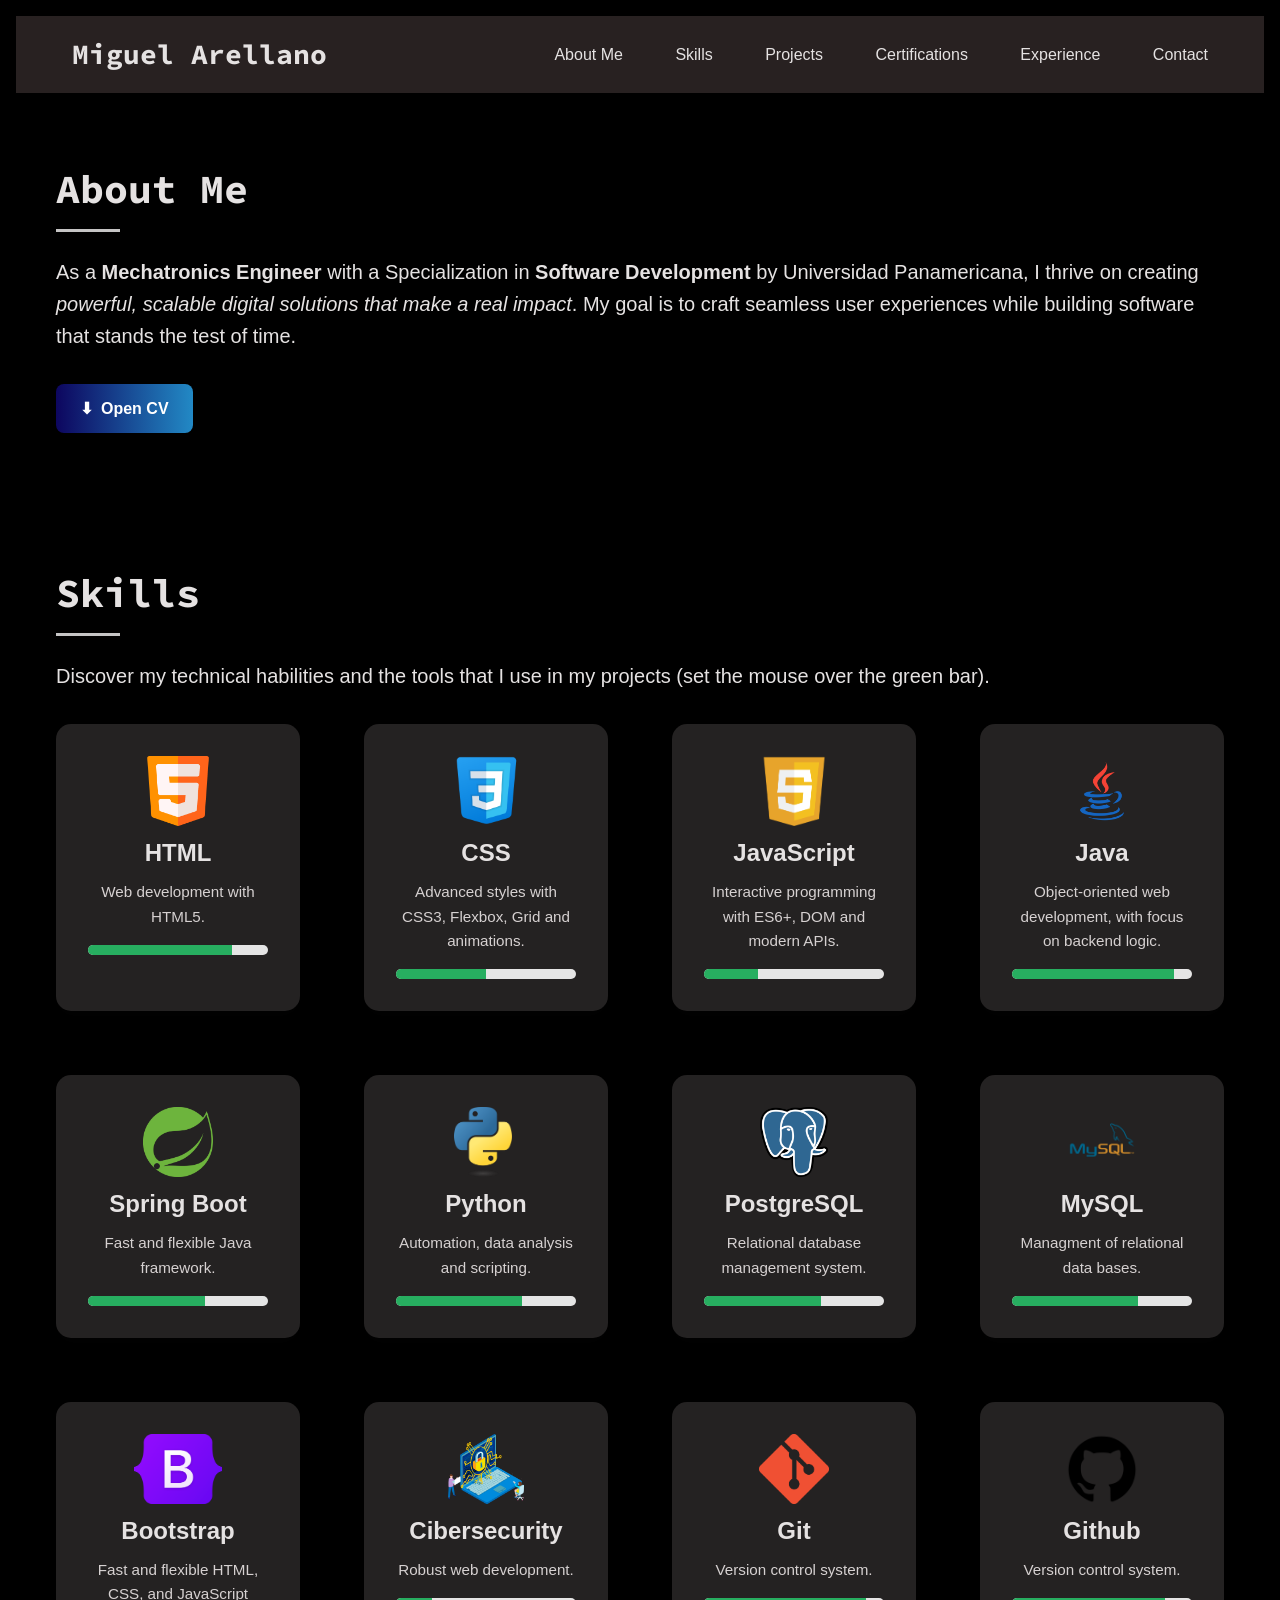
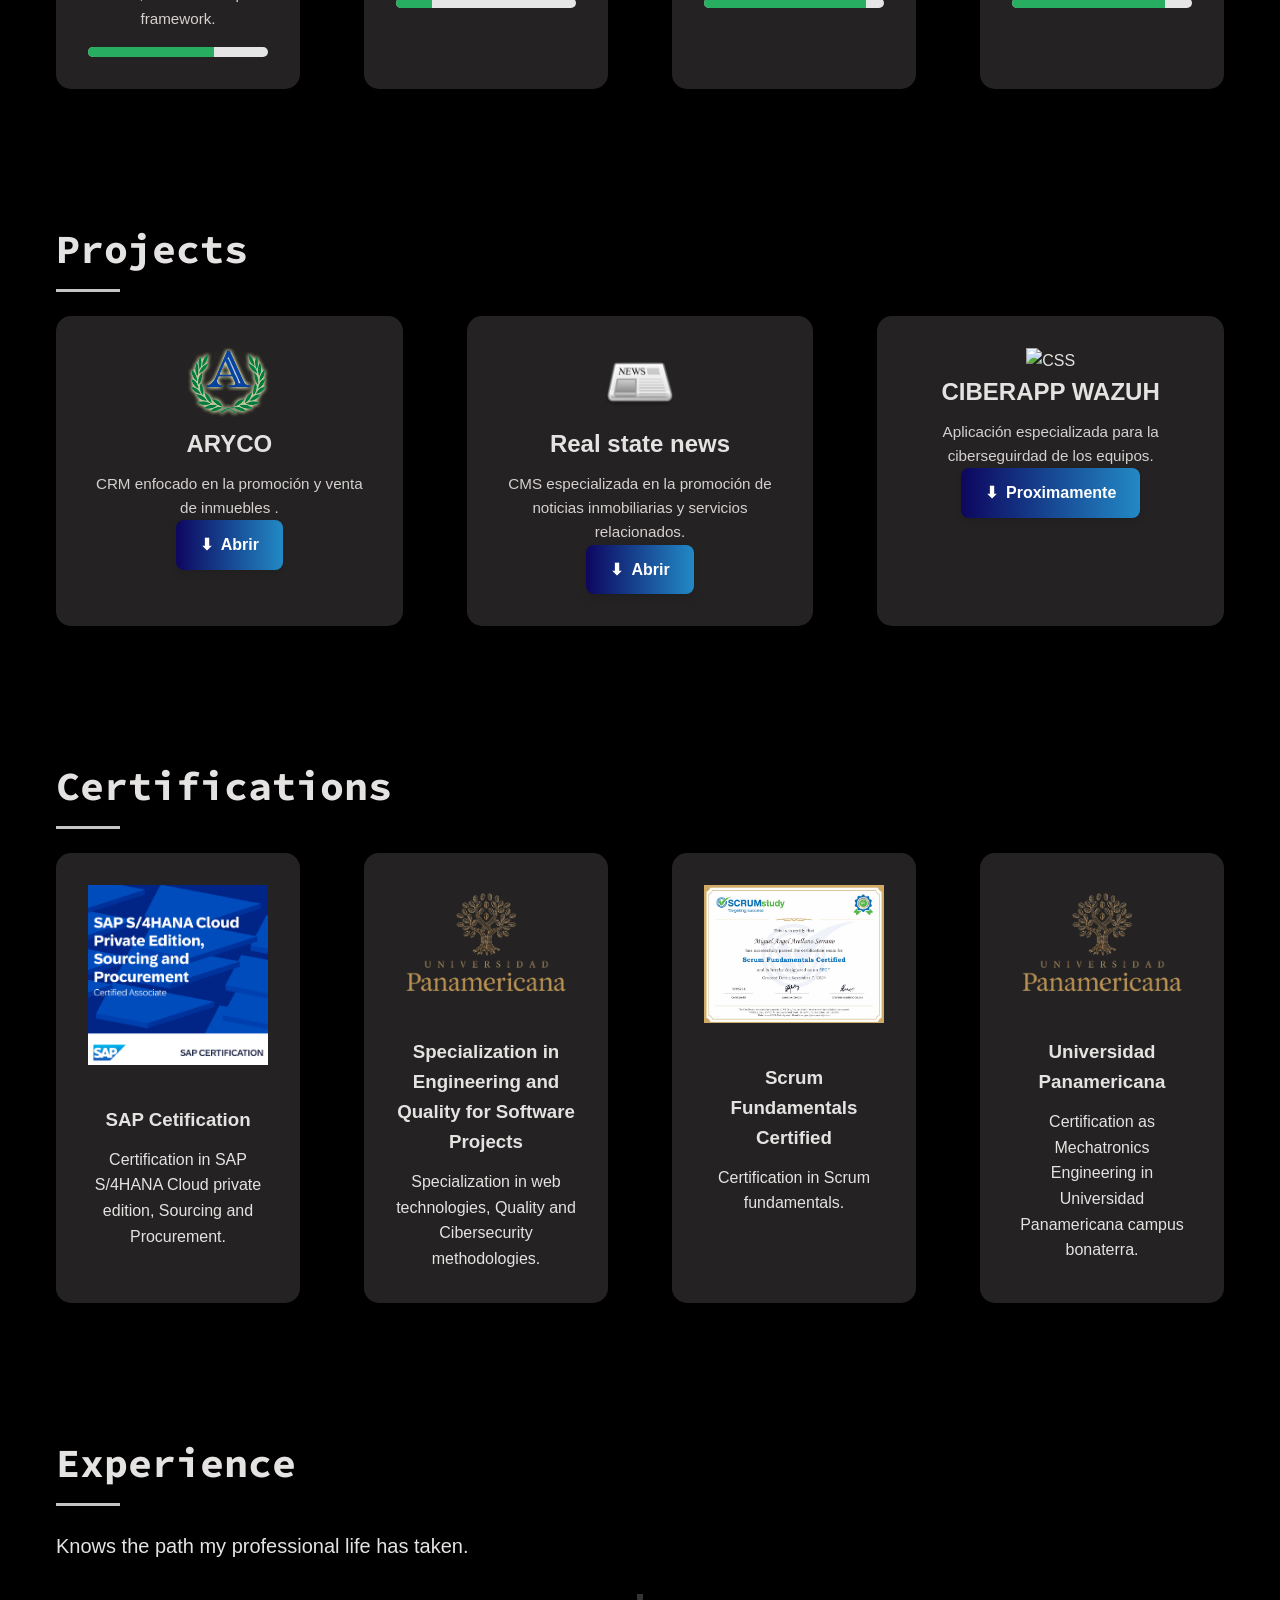
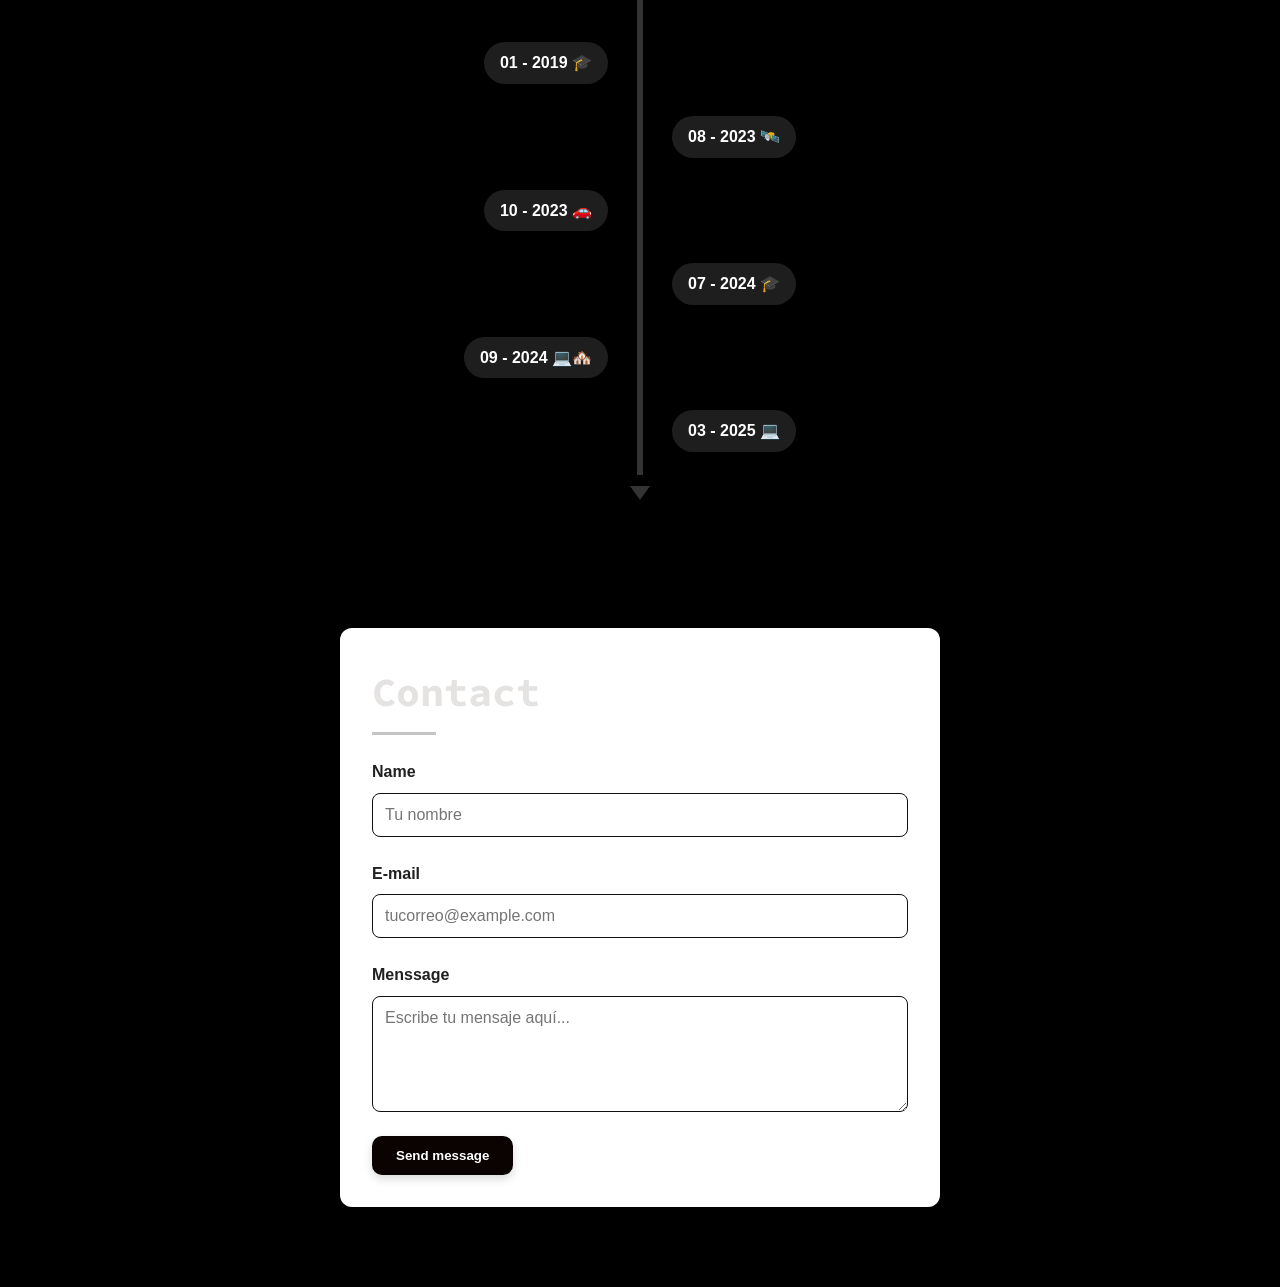
==== index.html @ 62943cd3 "fix: index to root" ====
<!DOCTYPE html>
<html lang="es">
<head>
  <meta charset="UTF-8" >
  <meta name="viewport" content="width=device-width, initial-scale=1.0">
  <title>Miguel Arellano - Portafolio</title>
  <link rel="stylesheet" href="../Static/style.css" />  <!--Se usa cuando SOLO estamos usando HTML y CSS-->
  
  <link href="https://fonts.googleapis.com/css2?family=Roboto:wght@400;700&family=Source+Code+Pro:wght@700&display=swap" rel="stylesheet">
  
</head>
  <body>
  <!--------------------------------- Navbar --------------------------->
  <header class="navbar">
    <div class="container nav-content">
      <h1 class="logo">Miguel Arellano</h1>
      <nav class="menu">
        <a href="#sobre-mi">About Me</a>
        <a href="#habilidades">Skills</a>
        <a href="#proyectos">Projects</a>
        <a href="#certificaciones">Certifications</a>
        <a href="#experience">Experience</a>
        <a href="#contacto">Contact</a>
      </nav>
    </div>
  </header>

  <!--------------------------- About me  ---------------------------->
  <section id="sobre-mi" class="section">
    <h2 class="section-title">About Me</h2>
    <div class="divider"></div>   
    <!-- UPD CAMBIO EN description -->
    <p class="description">
      As a <strong>Mechatronics Engineer</strong> with a Specialization in <strong>Software Development</strong>
       by Universidad Panamericana, I thrive on creating <em> powerful, scalable digital solutions that make a real impact</em>.
        My goal is to craft seamless user experiences while building software that stands the test of time.
    </p>
    <!-- UPD CAMBIO EN description -->
    <a href="https://drive.google.com/file/d/1uFSD48ajEgnOmC3za0abOgsug4pf2l6C/view?usp=sharing" 
    class="download-btn"
    target="_blank" >
      <span class="icon">⬇</span> Open CV
    </a>
  </section>

  <!---------------------------------- Skills -------------------------->
  <section id="habilidades" class="section">
    <h2 class="section-title">Skills</h2>
    <div class="divider"></div>
    <p class="description">Discover my technical habilities and the tools that I use in my projects (set the mouse over the green bar).</p>

    <div class="grid-container">

      <div class="card selected">
        <img src="../material/HTML5.png" >
        <h2>HTML</h2>
        <p>Web development with HTML5.</p>
        <!-- Barra de progreso -->
          <div class="progress-container">
            <div class="progress-bar" style="width: 80%;">
              <span class="tooltip-text">80%</span>
            </div> <!-- Cambia el % según tu nivel -->  
          </div>
      </div>
      
      <div class="card selected">
        <img src="../material/CSS.png" alt="CSS">
        <h2>CSS</h2>
        <p>Advanced styles with CSS3, Flexbox, Grid and animations.</p>
        <!-- Barra de progreso -->
        <div class="progress-container">
          <div class="progress-bar" style="width: 50%;">
            <span class="tooltip-text">50%</span>
          </div> <!-- Cambia el % según tu nivel -->  
        </div>
      </div>
      
      <div class="card selected">
        <img src="../material/js.png" alt="JavaScript">
        <h2>JavaScript</h2>
        <p>Interactive programming with ES6+, DOM and modern APIs.</p>
        <!-- Barra de progreso -->
        <div class="progress-container">
          <div class="progress-bar" style="width: 30%;">
            <span class="tooltip-text">30%</span>
          </div> <!-- Cambia el % según tu nivel -->  
        </div>
      </div>

      <div class="card selected">
        <img src="..//material/java.png" alt="Java">
        <h2>Java</h2>
        <p>Object-oriented web development, with focus on backend logic.  </p>
        <!-- Barra de progreso -->
        <div class="progress-container">
          <div class="progress-bar" style="width: 90%;">
            <span class="tooltip-text">90%</span>
          </div> <!-- Cambia el % según tu nivel -->  
        </div>
      </div>

      <div class="card selected">
        <img src="..//material/springboot.png" alt="Spring Boot">
        <h2>Spring Boot</h2>
        <p>Fast and flexible Java framework.</p>
        <!-- Barra de progreso -->
        <div class="progress-container">
          <div class="progress-bar" style="width: 65%;">
            <span class="tooltip-text">65%</span>
          </div> <!-- Cambia el % según tu nivel -->  
        </div>
      </div>

      <div class="card selected">
        <img src="..//material/Python.png" alt="Python">
        <h2>Python</h2>
        <p>Automation, data analysis and scripting.</p>
        <!-- Barra de progreso -->
        <div class="progress-container">
          <div class="progress-bar" style="width: 70%;">
            <span class="tooltip-text">70%</span>
          </div> <!-- Cambia el % según tu nivel -->  
        </div>
      </div>

      <div class="card selected">
        <img src="..//material/postgresql.png" alt="PostgreSQL">
        <h2>PostgreSQL</h2>
        <p>Relational database management system.</p>
        <!-- Barra de progreso -->
        <div class="progress-container">
          <div class="progress-bar" style="width: 65%;">
            <span class="tooltip-text">65%</span>
          </div> <!-- Cambia el % según tu nivel -->  
        </div>
      </div>

      <div class="card selected">
        <img src="..//material/mysql.png" alt="MySQL">
        <h2>MySQL</h2>
        <p>Managment of relational data bases.</p>
        <!-- Progress bar -->
        <div class="progress-container">
          <div class="progress-bar" style="width: 70%;">
            <span class="tooltip-text">70%</span>
          </div> <!-- Change the % respect your level -->  
        </div>
      </div>

      <div class="card selected">
        <img src="..//material/bootstrap.png" alt="Bootstrap">
        <h2>Bootstrap</h2>
        <p>Fast and flexible HTML, CSS, and JavaScript framework.</p>
        <!-- Progress bar -->
        <div class="progress-container">
          <div class="progress-bar" style="width: 70%;">
            <span class="tooltip-text">70%</span>
          </div> <!-- Change the % respect your level -->  
        </div>
      </div>

      <div class="card selected">
        <img src="../material/Cybersecurity.png" alt="Cibersecurity">
        <h2>Cibersecurity</h2>
        <p>Robust web development.</p>
         <!-- Progress bar -->
         <div class="progress-container">
          <div class="progress-bar" style="width: 20%;">
            <span class="tooltip-text">20%</span>
          </div> <!-- Change the % respect your level -->  
        </div>
      </div>

      <div class="card selected">
        <img src="../material/git.png" alt="Git">
        <h2>Git</h2>
        <p>Version control system.</p>
         <!-- Progress bar -->
         <div class="progress-container">
          <div class="progress-bar" style="width: 90%;">
            <span class="tooltip-text">90%</span>
          </div> <!-- Change the % respect your level -->  
        </div>
      </div>

      <div class="card selected">
        <img src="../material/github.png" alt="Github">
        <h2>Github</h2>
        <p>Version control system.</p>
         <!-- Progress bar -->
         <div class="progress-container">
          <div class="progress-bar" style="width: 85%;">
            <span class="tooltip-text">85%</span>
          </div> <!-- Change the % respect your level -->  
        </div>
      </div>

      <!-- UPD CAMBIO: Se borraron los ultimos 3 mosaicos  -->

    </div>

  </section>
 
   <!------------------------- Proyectos ---------------------------->
   <section id="proyectos" class="section">
    <h2 class="section-title">Projects</h2>
    <div class="divider"></div>

    <div class="grid-container">
      <div class="card">
        <img src="..//material/arellano.png" alt="inmo project" >
        <h2>ARYCO</h2>
        <p>CRM enfocado en la promoción y venta de inmuebles .</p>
        <a href="https://arycobr.com/" class="download-btn" target="_blank">
            <!-- UPD CAMBIO en la palabra proximamente -->
          <span class="icon">⬇</span> Abrir
        </a>
      </div>

      <div class="card">
        <img src="..//material/logoNews.png" alt="inmo project" >
        <h2>Real state news</h2>
        <p>CMS especializada en la promoción de noticias inmobiliarias y servicios relacionados.</p>
        <a href="https://arycobr.com/Blog/blog.html" class="download-btn" target="_blank">
            <!-- UPD CAMBIO en la palabra proximamente -->
          <span class="icon">⬇</span> Abrir
        </a>
      </div>

      <div class="card">
        <img src="Ciberapp Wazuh" alt="CSS">
        <h2>CIBERAPP WAZUH</h2>
        <p>Aplicación especializada para la ciberseguirdad de los equipos.</p>
        <a href="#" class="download-btn">
            <!-- UPD CAMBIO en la palabra proximamente -->
          <span class="icon">⬇</span> Proximamente 
        </a>
      </div>

  </section>

  <!--------------------------- Certificaciones ---------------------->
  <section id="certificaciones" class="section">
    <h2 class="section-title">Certifications</h2>
    <div class="divider"></div>
  
    <div class="grid-container">

      <div class="certify">
        <img src="..//material/SAPSP.png" alt="SAP Certificacion">
        <h3>SAP Cetification</h3>
        <p>Certification in SAP S/4HANA Cloud private edition, Sourcing and Procurement.</p>
      </div>

      <div class="certify">
        <img src="../material/UPlogo.png" alt="Especialidad UP">
        <h3>Specialization in Engineering and Quality for Software Projects</h3>
        <p>Specialization in web technologies, Quality and Cibersecurity methodologies.</p>
      </div>

      <div class="certify">
        <img src="../material/scrumCertif.jpg" alt="Scrum Fundamentals Certified">
        <h3>Scrum Fundamentals Certified</h3>
        <p>Certification in Scrum fundamentals.</p>
      </div>
  
      <div class="certify">
        <img src="../material/UPlogo.png" alt="Universidad Panamericana">
        <h3>Universidad Panamericana</h3>
        <p>Certification as Mechatronics Engineering in Universidad Panamericana campus bonaterra.</p>
      </div>
  

   </div>
  </section>

  <!----------------------------- Experiencia --------------------------->
 <section id="experience" class="section">
  <h2 class="section-title">Experience</h2>
  <div class="divider"></div>
  <p class="description">Knows the path my professional life has taken.</p>

  <div class="timeline">

  
 
    <div class="timeline-event left">
      <div class="date"> 01 - 2019 🎓</div>
      <div class="tooltip">Start of University career in Mechatronics Engineering (01/2019 - 06/2024).</div>
    </div>

    <div class="timeline-event right">
      <div class="date">08 - 2023 🛰️</div>
      <div class="tooltip">Internship in Samara National Rsearch University, for developing of a Cubesat as developer and in electronics department (08/2023 - 09/2023).</div>
    </div>

    <div class="timeline-event left">
      <div class="date">10 - 2023 🚗</div>
      <div class="tooltip">First job as Manufacturing engineer in MATA AUTOMOTIVE where my main taks was to make the production lines more efficient with tech implementations and updated documentation for big custormers, but also automate machines like robots. (10/2023 - 10/2024)</div>
    </div>

    <div class="timeline-event right">
      <div class="date">07 - 2024 🎓</div>
      <div class="tooltip">Start of Specialization in Engineering and Quality for Software projects (07/2024 - 05/2025).</div>
    </div>

    <div class="timeline-event left">
      <div class="date">09 - 2024 💻🏘️</div>
      <div class="tooltip">Start of the start-up "ARYCO" a digital real state broker for smoother interactions and a smarter workflow.</div>
    </div>

    <div class="timeline-event right">
      <div class="date">03 - 2025 💻</div>
      <div class="tooltip">First IT job in CAPGEMINI México as Sr SAP PTP Analyst.</div>
    </div>

  </div>

</section>

  <!-------------------------------- Contactos ------------------------------->
  <section id="contacto" class="contact-form">
    <h2 class="section-title">Contact</h2>
    <div class="divider"></div>

    <!--Usando FORMSUMIT-->
    <form action="https://formsubmit.co/0226612@up.edu.mx" method="POST">
      <label for="name">Name</label>
      <input type="text" name="name" placeholder="Tu nombre" required>
    
      <label for="email">E-mail</label>
      <input type="email" name="email" placeholder="tucorreo@example.com" required>
    
      <label for="message">Menssage</label>
      <textarea name="message" rows="5" placeholder="Escribe tu mensaje aquí..." required></textarea>
    
      <button type="submit">Send message</button>
    
      <!-- Opcionales (recomendados) -->
      <input type="hidden" name="_next" value="https://tusitio.com/gracias.html">
      <input type="hidden" name="_captcha" value="false">
    </form>
    
    

  </section>

</body>
</html>
---- Static/style.css ----
/* Reset */
*  {
    margin: 0;
    padding: 0;
    box-sizing: border-box;
  }
  
  body {
    font-family: 'Roboto', sans-serif;
    background-color: #fff8f8;
    color: #e5e2e2;
    line-height: 1.6;

    /*Cards*/
    font-family: 'Segoe UI', sans-serif;
    /*UPD CAMBIO a negro*/
    background-color: #000000;
    margin: 0;
    padding: 1rem;
  }
  
  a {
    text-decoration: none;
    color: inherit;
  }
  
  /* Navbar start*/
  .navbar {
    background-color: rgb(40, 33, 33);
    box-shadow: 0 2px 4px rgba(0,0,0,0.1);
    position: sticky;
    top: 0;
    z-index: 1000;
  }
  
  .container {
    max-width:1200px;
    margin: auto;
    padding: 1rem 2rem;
    display: flex;
    justify-content: space-between;
    align-items: center;
  }
  
/* logo "Miguel Arellano*/

  .logo {
    font-family: 'Source Code Pro', monospace;
    font-size: 1.75rem;
    font-weight: bold;
  }
  
  .menu a {
    margin-left: 3rem;
    font-size: 1rem;
    transition: color 0.3s ease;
  }
  
  .menu a:hover {
    color: #2875d9; /* Tailwind green-600 */
  }
  /* Navbar end*/

  /* Sections */
  .section {
    padding: 4rem 1rem;
    max-width: 1200px;  /*Medida de los bordes de toda la pagina*/
    margin: auto;
  }
  
  .section-title {
    font-family: 'Source Code Pro', monospace;
    font-size: 2.5rem;
    margin-bottom: 0.5rem;
  }
  
  .divider {
    width: 4rem;
    height: 3px;
    background-color: #c5c4c4;
    margin-bottom: 1.5rem;
  }
  
  .description {
    font-size: 1.25rem;
    margin-bottom: 2rem;
  }
  
  /* Button */
  .download-btn {
    display: inline-flex;
    align-items: center;
    background: linear-gradient(to right, #0d065f, #2289c5);
    color: white;
    padding: 0.75rem 1.5rem;
    border-radius: 8px;
    font-weight: 600;
    box-shadow: 0 4px 6px rgba(0,0,0,0.1);
    transition: opacity 0.3s ease;
  }
  
  .download-btn:hover {
    opacity: 10;
    background-color: #118c53;
  }
  
  .download-btn .icon {
    margin-right: 0.5rem;
  }
  
  /*KNOWLEDGE CARDS*/

  .grid-container {
    display: grid;
    grid-template-columns: repeat(auto-fit, minmax(220px, 1fr));
    gap: 4rem;    /*separacion entre cuadros*/
    
  }
  
  .card {
    /*color de las tarjetas*/
    background: rgb(36, 34, 34);
    padding: 2rem;
    border-radius: 15px;
    text-align: center;
    box-shadow: 0 5px 15px rgba(16, 16, 16, 0.1);
    transition: transform 0.2s;
     
  }
  
  .card:hover {
    transform: translateY(-15px);
  }
  
  .card img {
    /*
    width: 70px;
    margin-bottom: 1rem;
    */
        
    max-height: 70px; /* Ajusta este valor si es necesario */
    
  }
  
  .card h2 {
    font-size: 1.5rem;
    margin-bottom: 0.5rem;
  }
  
  .card p {
    color: #d6d1d1;
    font-size: 0.95rem;
     
  }

  /*----------------------Images certified ---------------------------*/
  .certify p {
  margin-top: 0.75rem; /* o 1rem si prefieres más separación */
  }
  
  .certify {
    background: rgb(36, 34, 34);
    padding: 2rem;
    border-radius: 15px;
    text-align: center;
    box-shadow: 0 5px 15px rgba(0,0,0,0.1);
    transition: transform 0.2s;
  }

  .certify:hover {
    transform: translateY(-15px);
  }

  .certify img {
    width: 100%;
    margin-bottom: 2rem;
  }
  
   /*----------------------------------------------*/

  .selected:hover {
    border-top: 5px solid #f0210a;
  }

  .progress-container {
    width: 100%;
    height: 10px;
    background-color: #e5e5e5;
    border-radius: 5px;
    margin-top: 1rem;
    overflow: visible;
    position: relative;
  }
  
  .progress-bar {
    height: 100%;
    background-color: #27ae60; 
    border-radius: 5px 0 0 5px;
    position: relative;
    transition: width 0.4s ease-in-out;
    
  }

  .tooltip-text {
    position: absolute;
        top: -28px;
        right: 0;
        background: #27ae60;
        color: rgb(214, 214, 214);
        padding: 3px 6px;
        border-radius: 4px;
        font-size: 0.75rem;
        white-space: nowrap;
        opacity: 0;
        transition: opacity 0.3s ease;
        pointer-events: none;
  }
  
  .progress-bar:hover .tooltip-text {
    opacity: 1;
  }

/*----------------LINEA DE TIEMPO-----------------------*/

.timeline {
  position: relative;
  max-width: 800px;
  margin: auto;
  padding: 2rem 0;
}

.timeline::before {
  content: '';
  position: absolute;
  left: 50%;
  top: 0;
  transform: translateX(-50%);
  width: 6px;
  height: 100%;
  background: linear-gradient(to bottom, #ffffff33 95%, transparent 95%);
}

.timeline::after {
  content: '';
  position: absolute;
  bottom: 0;
  left: 50%;
  transform: translateX(-50%) ;
  width: 0;
  height: 0;
  border-left: 10px solid transparent;
  border-right: 10px solid transparent;
  border-top: 14px solid #ffffff33; /* Color de la flecha */
}


.timeline-event {
  position: relative;
  width: 50%;
  padding: 1rem 2rem;
  box-sizing: border-box;
}


.timeline-event.left {
  left: 0;
  text-align: right;
}

.timeline-event.right {
  left: 50%;
  text-align: left;
}

.timeline-event .date {
  background-color: #1e1e1e;
  color: white;
  display: inline-block;
  padding: 0.5rem 1rem;
  border-radius: 30px;
  font-weight: bold;
  cursor: pointer;
}

.timeline-event .tooltip {
  visibility: hidden;
  opacity: 0;
  width: 220px;
  background-color: #444;
  color: #eee;
  text-align: center;
  border-radius: 8px;
  padding: 0.75rem;
  position: absolute;
  z-index: 1;
  transition: opacity 0.3s ease;
  top: 50%;
  transform: translateY(-50%);
}

.timeline-event.left .tooltip {
  right: 110%;
}

.timeline-event.right .tooltip {
  left: 110%;
}

.timeline-event .date:hover + .tooltip {
  visibility: visible;
  opacity: 1;
}



/*-----------------------------------------*/


  /* Tooltip *//*
.progress-bar::after {
  content: attr(data-tooltip);
  position: absolute;
  top: -28px;
  right: 0;
  background: #27ae60;
  color: white;
  padding: 3px 6px;
  border-radius: 4px;
  font-size: 0.75rem;
  white-space: nowrap;
  opacity: 0;
  transform: translateY(10px);
  transition: opacity 0.2s ease, transform 0.2s ease;
  pointer-events: none;
}
*/
/* Mostrar tooltip al hacer hover */  /*
.progress-bar:hover::after {
  opacity: 1;
  transform: translateY(0);
}*/
  
  /*
.progress-bar {
  position: relative;
  background-color: #27ae60;
  height: 100%;
  border-radius: 5px;
}
*/
/*Contacto*/
.contact-form {
  background: rgb(255, 255, 255);
  max-width: 600px;
  margin: 4rem auto;
  padding: 2rem;
  border-radius: 12px;
  box-shadow: 0 8px 20px rgba(0, 0, 0, 0.1);
}

.contact-form form {
  display: flex;
  flex-direction: column;
}

.contact-form label {
  margin-bottom: 0.5rem;
  font-weight: 600;
  color: #202020;
}

.contact-form input,
.contact-form textarea {
  padding: 0.75rem;
  margin-bottom: 1.5rem;
  border: 1px solid #101010;
  border-radius: 8px;
  font-size: 1rem;
  font-family: inherit;
}

.contact-form input:focus,
.contact-form textarea:focus {
  outline: none;
  border-color: #2289c5;
  box-shadow: 0 0 0 2px rgba(13, 146, 222, 0.2);
}

.contact-form button {
  background-color: #0b0202;
  color: white;
  padding: 0.75rem 1.5rem;
  border: none;
  border-radius: 10px;
  font-weight: bold;
  cursor: pointer;
  transition: background-color 0.3s ease;
  width: fit-content;
  box-shadow: 0 4px 10px rgba(0, 0, 0, 0.15);
}

.contact-form button:hover {
  background-color: #2072cf;
}
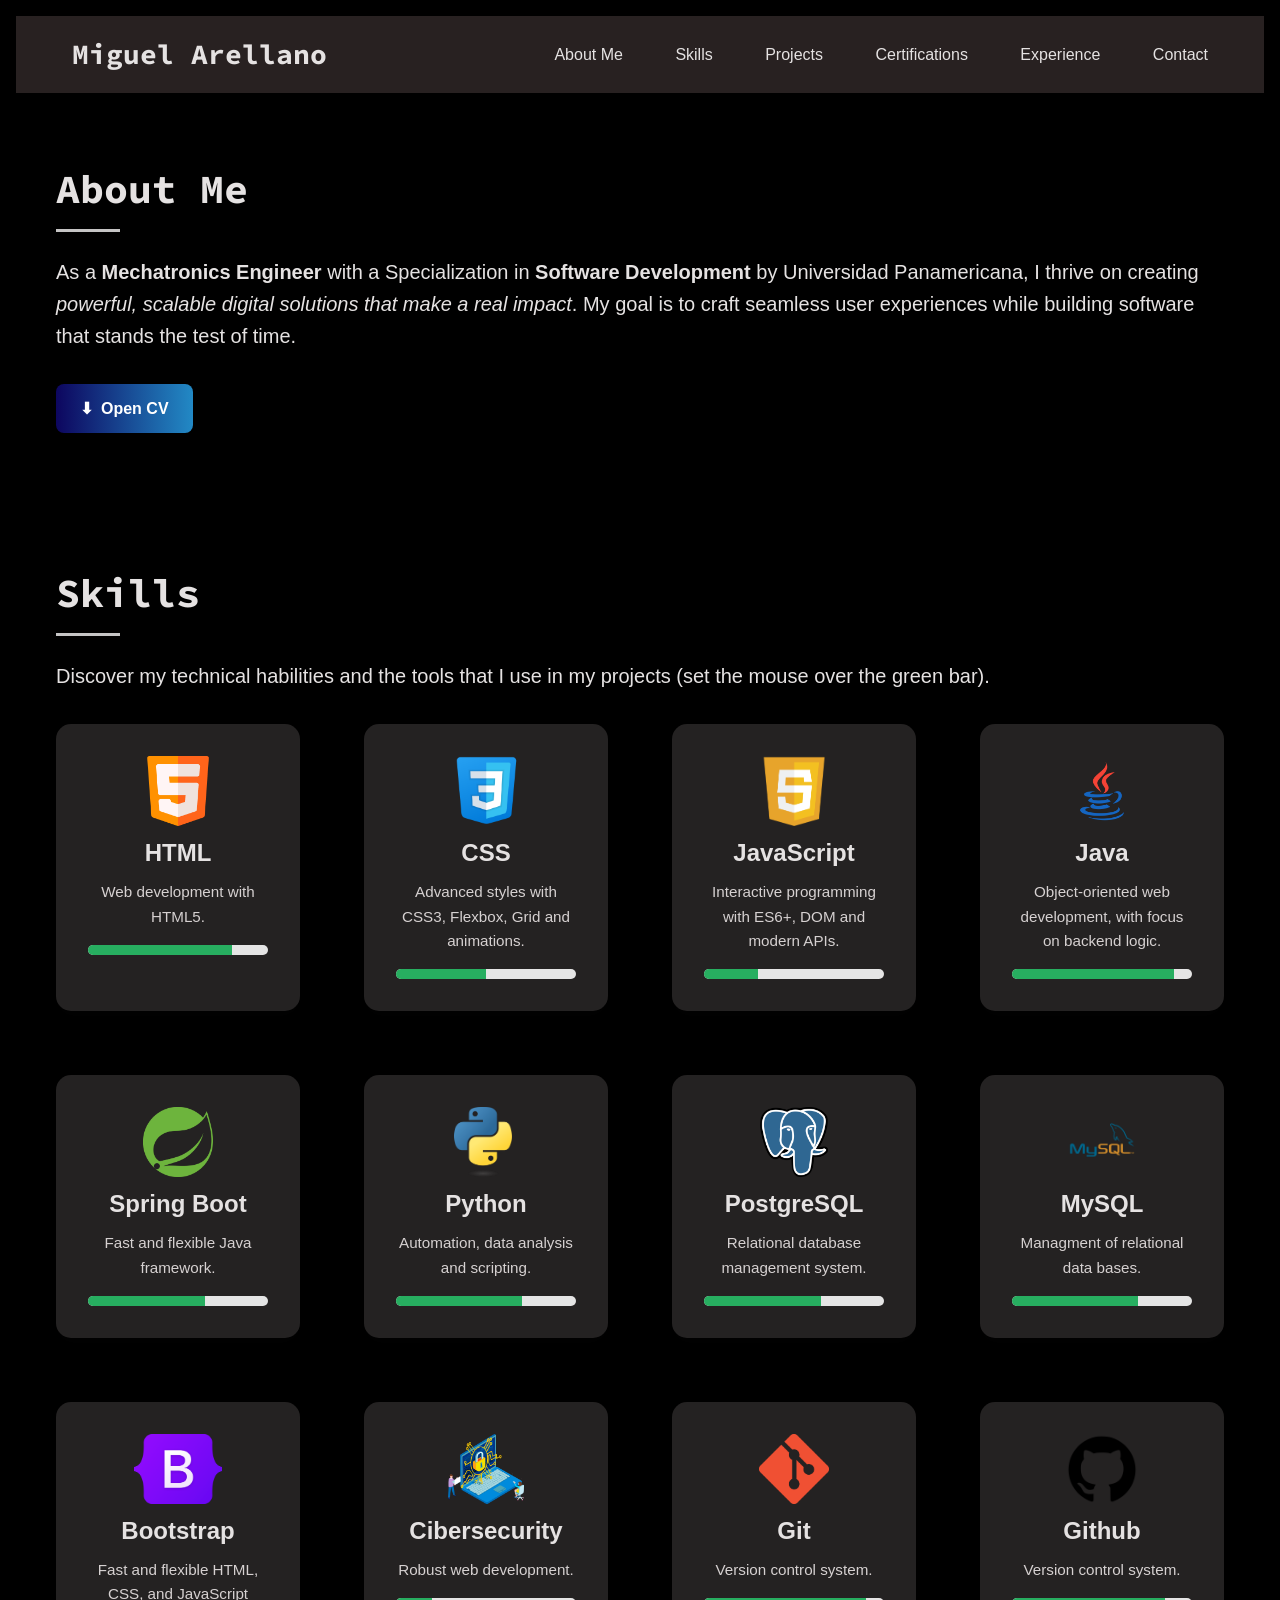
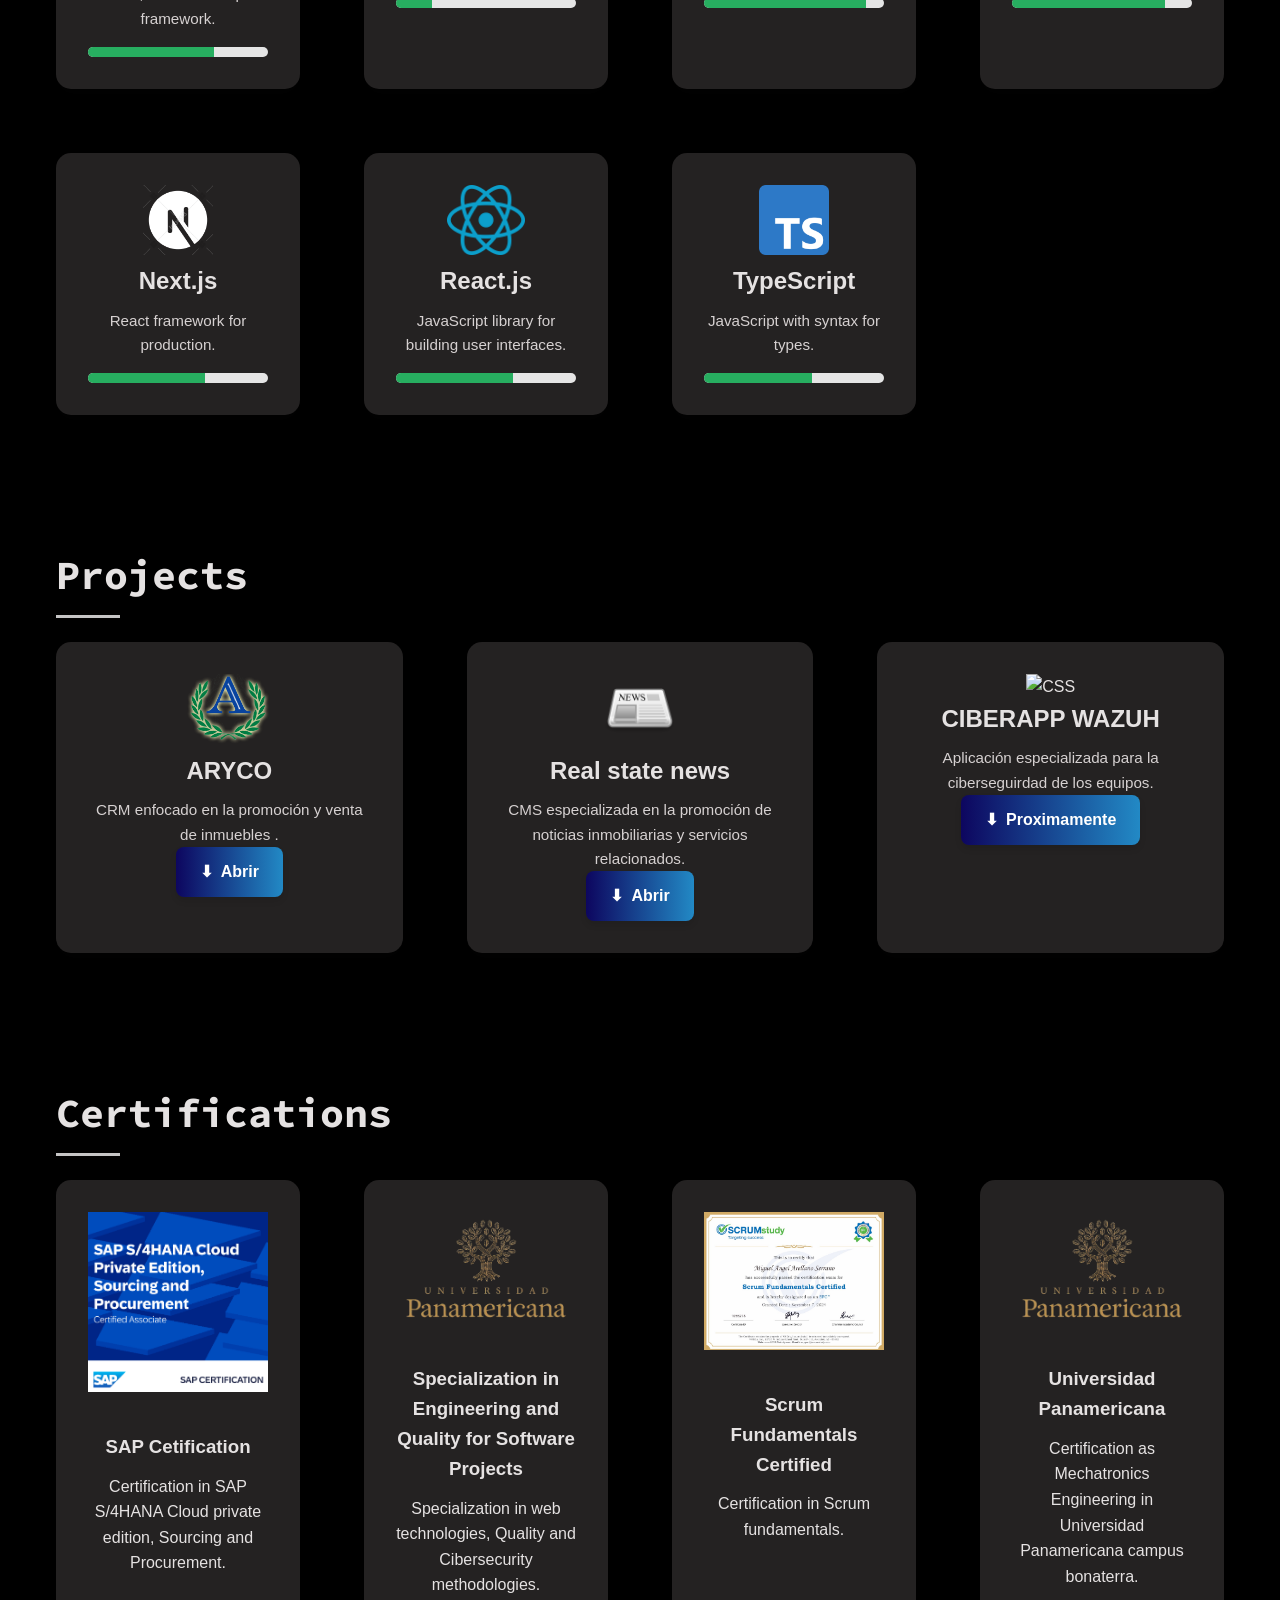
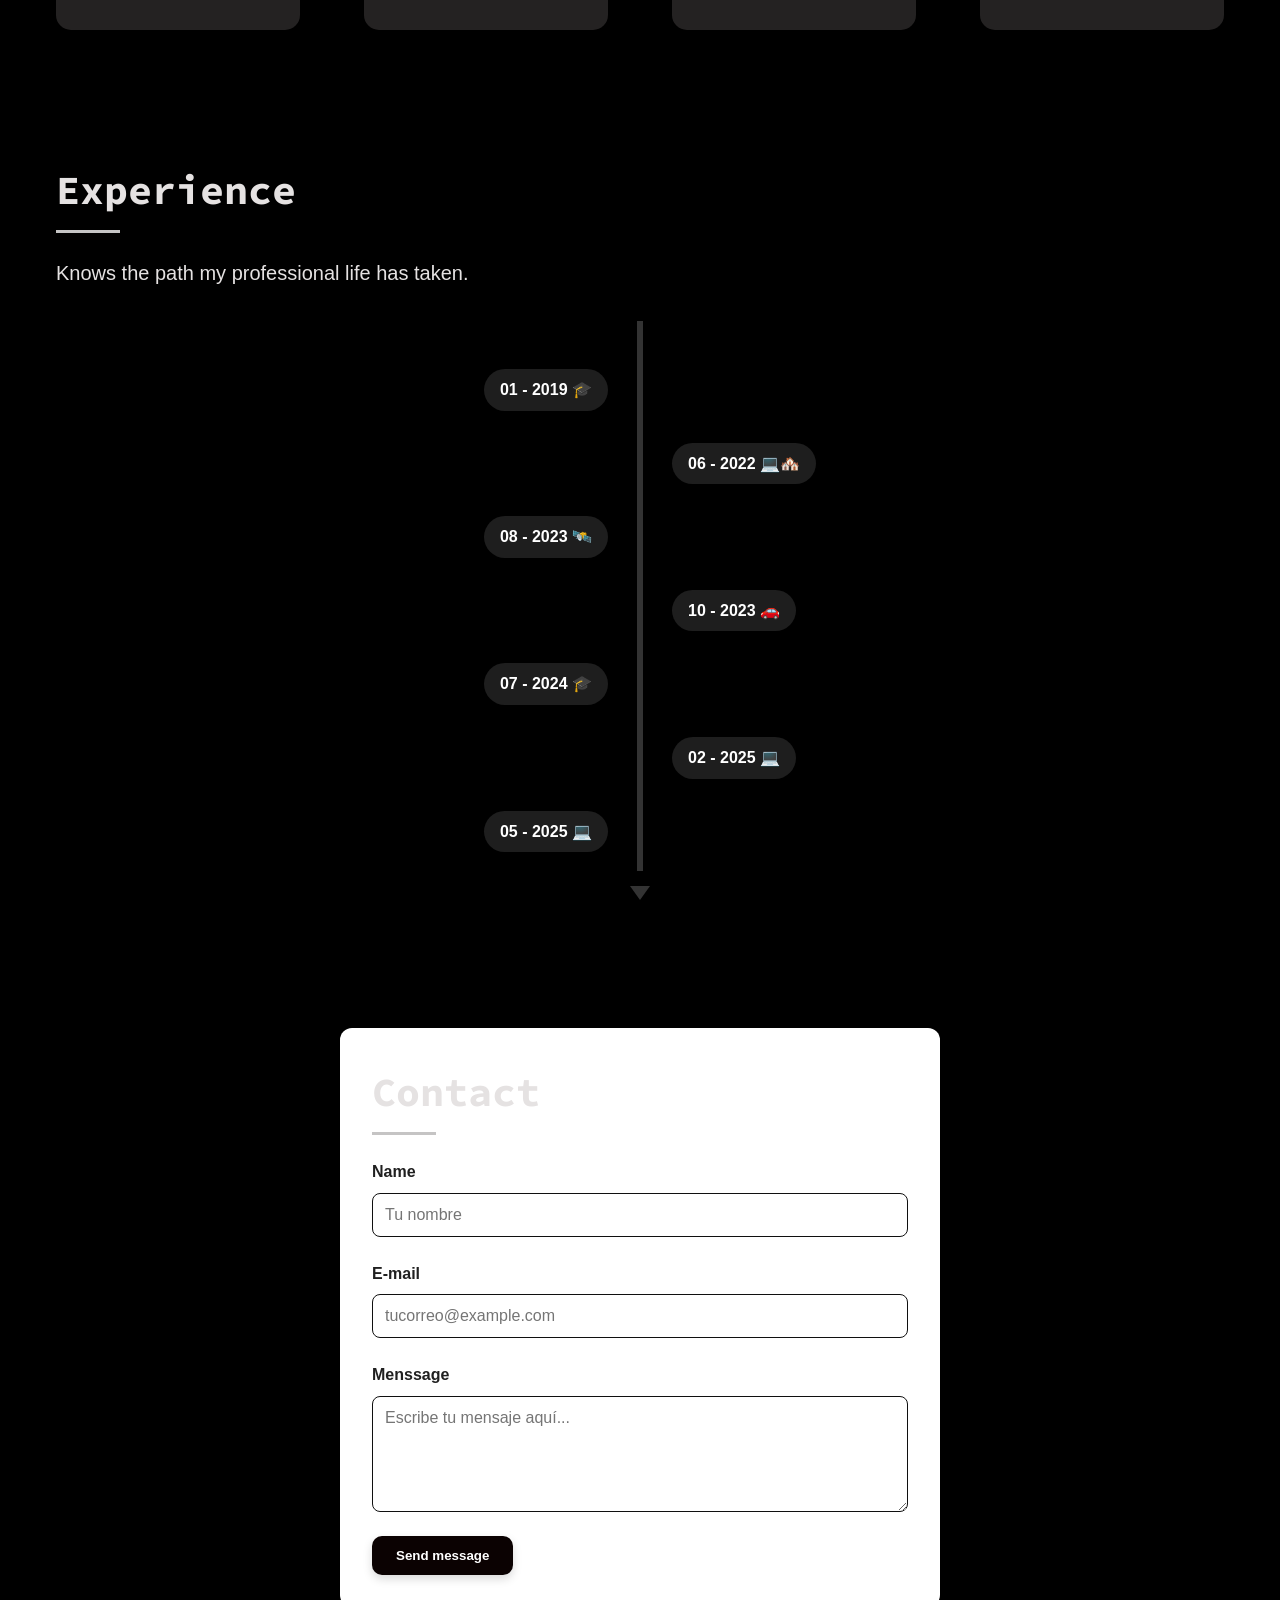
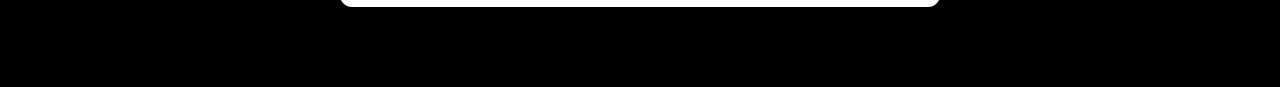
==== commit 64fc2db9: "feature> news knowledge" ====
--- a/index.html
+++ b/index.html
@@ -4,7 +4,7 @@
   <meta charset="UTF-8" >
   <meta name="viewport" content="width=device-width, initial-scale=1.0">
   <title>Miguel Arellano - Portafolio</title>
-  <link rel="stylesheet" href="../Static/style.css" />  <!--Se usa cuando SOLO estamos usando HTML y CSS-->
+  <link rel="stylesheet" href="Static/style.css" />  <!--Se usa cuando SOLO estamos usando HTML y CSS-->
   
   <link href="https://fonts.googleapis.com/css2?family=Roboto:wght@400;700&family=Source+Code+Pro:wght@700&display=swap" rel="stylesheet">
   
@@ -52,7 +52,7 @@
     <div class="grid-container">
 
       <div class="card selected">
-        <img src="../material/HTML5.png" >
+        <img src="material/HTML5.png" >
         <h2>HTML</h2>
         <p>Web development with HTML5.</p>
         <!-- Barra de progreso -->
@@ -64,7 +64,7 @@
       </div>
       
       <div class="card selected">
-        <img src="../material/CSS.png" alt="CSS">
+        <img src="material/CSS.png" alt="CSS">
         <h2>CSS</h2>
         <p>Advanced styles with CSS3, Flexbox, Grid and animations.</p>
         <!-- Barra de progreso -->
@@ -76,7 +76,7 @@
       </div>
       
       <div class="card selected">
-        <img src="../material/js.png" alt="JavaScript">
+        <img src="material/js.png" alt="JavaScript">
         <h2>JavaScript</h2>
         <p>Interactive programming with ES6+, DOM and modern APIs.</p>
         <!-- Barra de progreso -->
@@ -88,7 +88,7 @@
       </div>
 
       <div class="card selected">
-        <img src="..//material/java.png" alt="Java">
+        <img src="material/java.png" alt="Java">
         <h2>Java</h2>
         <p>Object-oriented web development, with focus on backend logic.  </p>
         <!-- Barra de progreso -->
@@ -100,7 +100,7 @@
       </div>
 
       <div class="card selected">
-        <img src="..//material/springboot.png" alt="Spring Boot">
+        <img src="material/springboot.png" alt="Spring Boot">
         <h2>Spring Boot</h2>
         <p>Fast and flexible Java framework.</p>
         <!-- Barra de progreso -->
@@ -112,7 +112,7 @@
       </div>
 
       <div class="card selected">
-        <img src="..//material/Python.png" alt="Python">
+        <img src="material/Python.png" alt="Python">
         <h2>Python</h2>
         <p>Automation, data analysis and scripting.</p>
         <!-- Barra de progreso -->
@@ -124,7 +124,7 @@
       </div>
 
       <div class="card selected">
-        <img src="..//material/postgresql.png" alt="PostgreSQL">
+        <img src="material/postgresql.png" alt="PostgreSQL">
         <h2>PostgreSQL</h2>
         <p>Relational database management system.</p>
         <!-- Barra de progreso -->
@@ -136,7 +136,7 @@
       </div>
 
       <div class="card selected">
-        <img src="..//material/mysql.png" alt="MySQL">
+        <img src="material/mysql.png" alt="MySQL">
         <h2>MySQL</h2>
         <p>Managment of relational data bases.</p>
         <!-- Progress bar -->
@@ -148,7 +148,7 @@
       </div>
 
       <div class="card selected">
-        <img src="..//material/bootstrap.png" alt="Bootstrap">
+        <img src="material/bootstrap.png" alt="Bootstrap">
         <h2>Bootstrap</h2>
         <p>Fast and flexible HTML, CSS, and JavaScript framework.</p>
         <!-- Progress bar -->
@@ -160,7 +160,7 @@
       </div>
 
       <div class="card selected">
-        <img src="../material/Cybersecurity.png" alt="Cibersecurity">
+        <img src="material/Cybersecurity.png" alt="Cibersecurity">
         <h2>Cibersecurity</h2>
         <p>Robust web development.</p>
          <!-- Progress bar -->
@@ -172,7 +172,7 @@
       </div>
 
       <div class="card selected">
-        <img src="../material/git.png" alt="Git">
+        <img src="material/git.png" alt="Git">
         <h2>Git</h2>
         <p>Version control system.</p>
          <!-- Progress bar -->
@@ -184,13 +184,49 @@
       </div>
 
       <div class="card selected">
-        <img src="../material/github.png" alt="Github">
+        <img src="material/github.png" alt="Github">
         <h2>Github</h2>
         <p>Version control system.</p>
          <!-- Progress bar -->
          <div class="progress-container">
           <div class="progress-bar" style="width: 85%;">
             <span class="tooltip-text">85%</span>
+          </div> <!-- Change the % respect your level -->  
+        </div>
+      </div>
+
+      <div class="card selected">
+        <img src="material/nextjs.png" alt="Next.js">
+        <h2>Next.js</h2>
+        <p>React framework for production.</p>
+         <!-- Progress bar -->
+         <div class="progress-container">
+          <div class="progress-bar" style="width: 65%;">
+            <span class="tooltip-text">65%</span>
+          </div> <!-- Change the % respect your level -->  
+        </div>
+      </div>
+
+      <div class="card selected">
+        <img src="material/React.png" alt="React.js">
+        <h2>React.js</h2>
+        <p>JavaScript library for building user interfaces.</p>
+         <!-- Progress bar -->
+         <div class="progress-container">
+          <div class="progress-bar" style="width: 65%;">
+            <span class="tooltip-text">65%</span>
+          </div> <!-- Change the % respect your level -->  
+        </div>
+      </div>
+
+      <div class="card selected">
+        <img src="material/typescript.png" alt="TypeScript">
+        <h2>TypeScript</h2>
+        <p>JavaScript with syntax for types.</p>
+         <!-- Progress bar -->
+         <div class="progress-container">
+          <div class="progress-bar" style="width: 60%;">
+            <span class="tooltip-text">60%</span>
           </div> <!-- Change the % respect your level -->  
         </div>
       </div>
@@ -208,7 +244,7 @@
 
     <div class="grid-container">
       <div class="card">
-        <img src="..//material/arellano.png" alt="inmo project" >
+        <img src="material/arellano.png" alt="inmo project" >
         <h2>ARYCO</h2>
         <p>CRM enfocado en la promoción y venta de inmuebles .</p>
         <a href="https://arycobr.com/" class="download-btn" target="_blank">
@@ -218,7 +254,7 @@
       </div>
 
       <div class="card">
-        <img src="..//material/logoNews.png" alt="inmo project" >
+        <img src="material/logoNews.png" alt="inmo project" >
         <h2>Real state news</h2>
         <p>CMS especializada en la promoción de noticias inmobiliarias y servicios relacionados.</p>
         <a href="https://arycobr.com/Blog/blog.html" class="download-btn" target="_blank">
@@ -228,7 +264,7 @@
       </div>
 
       <div class="card">
-        <img src="Ciberapp Wazuh" alt="CSS">
+        <img src="material/Ciberapp Wazuh" alt="CSS">
         <h2>CIBERAPP WAZUH</h2>
         <p>Aplicación especializada para la ciberseguirdad de los equipos.</p>
         <a href="#" class="download-btn">
@@ -247,25 +283,25 @@
     <div class="grid-container">
 
       <div class="certify">
-        <img src="..//material/SAPSP.png" alt="SAP Certificacion">
+        <img src="material/SAPSP.png" alt="SAP Certificacion">
         <h3>SAP Cetification</h3>
         <p>Certification in SAP S/4HANA Cloud private edition, Sourcing and Procurement.</p>
       </div>
 
       <div class="certify">
-        <img src="../material/UPlogo.png" alt="Especialidad UP">
+        <img src="material/UPlogo.png" alt="Especialidad UP">
         <h3>Specialization in Engineering and Quality for Software Projects</h3>
         <p>Specialization in web technologies, Quality and Cibersecurity methodologies.</p>
       </div>
 
       <div class="certify">
-        <img src="../material/scrumCertif.jpg" alt="Scrum Fundamentals Certified">
+        <img src="material/scrumCertif.jpg" alt="Scrum Fundamentals Certified">
         <h3>Scrum Fundamentals Certified</h3>
         <p>Certification in Scrum fundamentals.</p>
       </div>
   
       <div class="certify">
-        <img src="../material/UPlogo.png" alt="Universidad Panamericana">
+        <img src="material/UPlogo.png" alt="Universidad Panamericana">
         <h3>Universidad Panamericana</h3>
         <p>Certification as Mechatronics Engineering in Universidad Panamericana campus bonaterra.</p>
       </div>
@@ -286,32 +322,37 @@
  
     <div class="timeline-event left">
       <div class="date"> 01 - 2019 🎓</div>
-      <div class="tooltip">Start of University career in Mechatronics Engineering (01/2019 - 06/2024).</div>
+      <div class="tooltip">Start of University career in Mechatronics Engineering (2019 - 2024).</div>
     </div>
 
     <div class="timeline-event right">
+      <div class="date">06 - 2022 💻🏘️</div>
+      <div class="tooltip">Start of the start-up "ARYCO" a digital real state broker for smoother interactions and a smarter workflow.</div>
+    </div>
+
+    <div class="timeline-event left">
       <div class="date">08 - 2023 🛰️</div>
       <div class="tooltip">Internship in Samara National Rsearch University, for developing of a Cubesat as developer and in electronics department (08/2023 - 09/2023).</div>
     </div>
 
+    <div class="timeline-event right">
+      <div class="date">10 - 2023 🚗</div>
+      <div class="tooltip">Manufacturing engineer in MATA AUTOMOTIVE where my main taks was to make the production lines more efficient with tech implementations and updated documentation for big custormers, but also automate machines like robots. (10/2023 - 01/2025)</div>
+    </div>
+
     <div class="timeline-event left">
-      <div class="date">10 - 2023 🚗</div>
-      <div class="tooltip">First job as Manufacturing engineer in MATA AUTOMOTIVE where my main taks was to make the production lines more efficient with tech implementations and updated documentation for big custormers, but also automate machines like robots. (10/2023 - 10/2024)</div>
-    </div>
-
-    <div class="timeline-event right">
       <div class="date">07 - 2024 🎓</div>
       <div class="tooltip">Start of Specialization in Engineering and Quality for Software projects (07/2024 - 05/2025).</div>
     </div>
 
+    <div class="timeline-event right">
+      <div class="date">02 - 2025 💻</div>
+      <div class="tooltip">IT job in CAPGEMINI México as SAP PTP Analyst.</div>
+    </div>
+
     <div class="timeline-event left">
-      <div class="date">09 - 2024 💻🏘️</div>
-      <div class="tooltip">Start of the start-up "ARYCO" a digital real state broker for smoother interactions and a smarter workflow.</div>
-    </div>
-
-    <div class="timeline-event right">
-      <div class="date">03 - 2025 💻</div>
-      <div class="tooltip">First IT job in CAPGEMINI México as Sr SAP PTP Analyst.</div>
+      <div class="date">05 - 2025 💻</div>
+      <div class="tooltip">IT job in CAPGEMINI México as Java Developer.</div>
     </div>
 
   </div>
